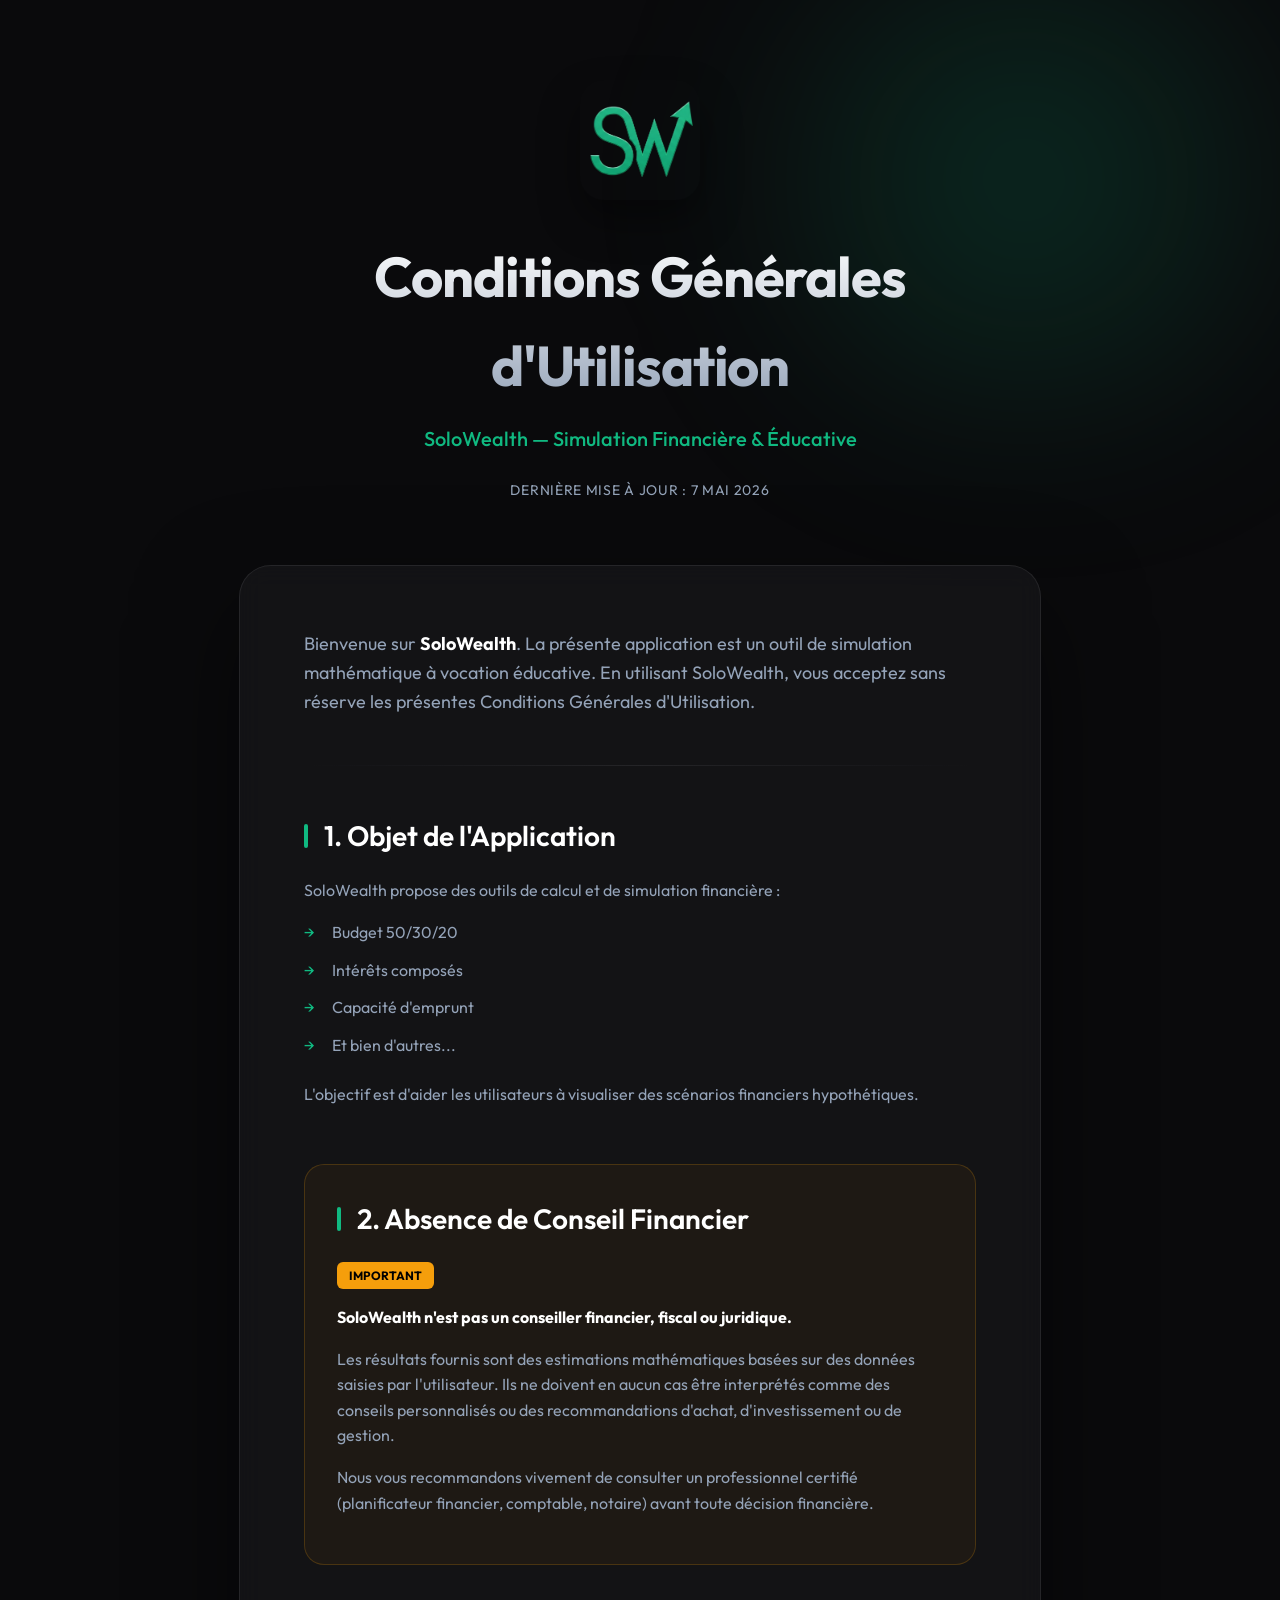
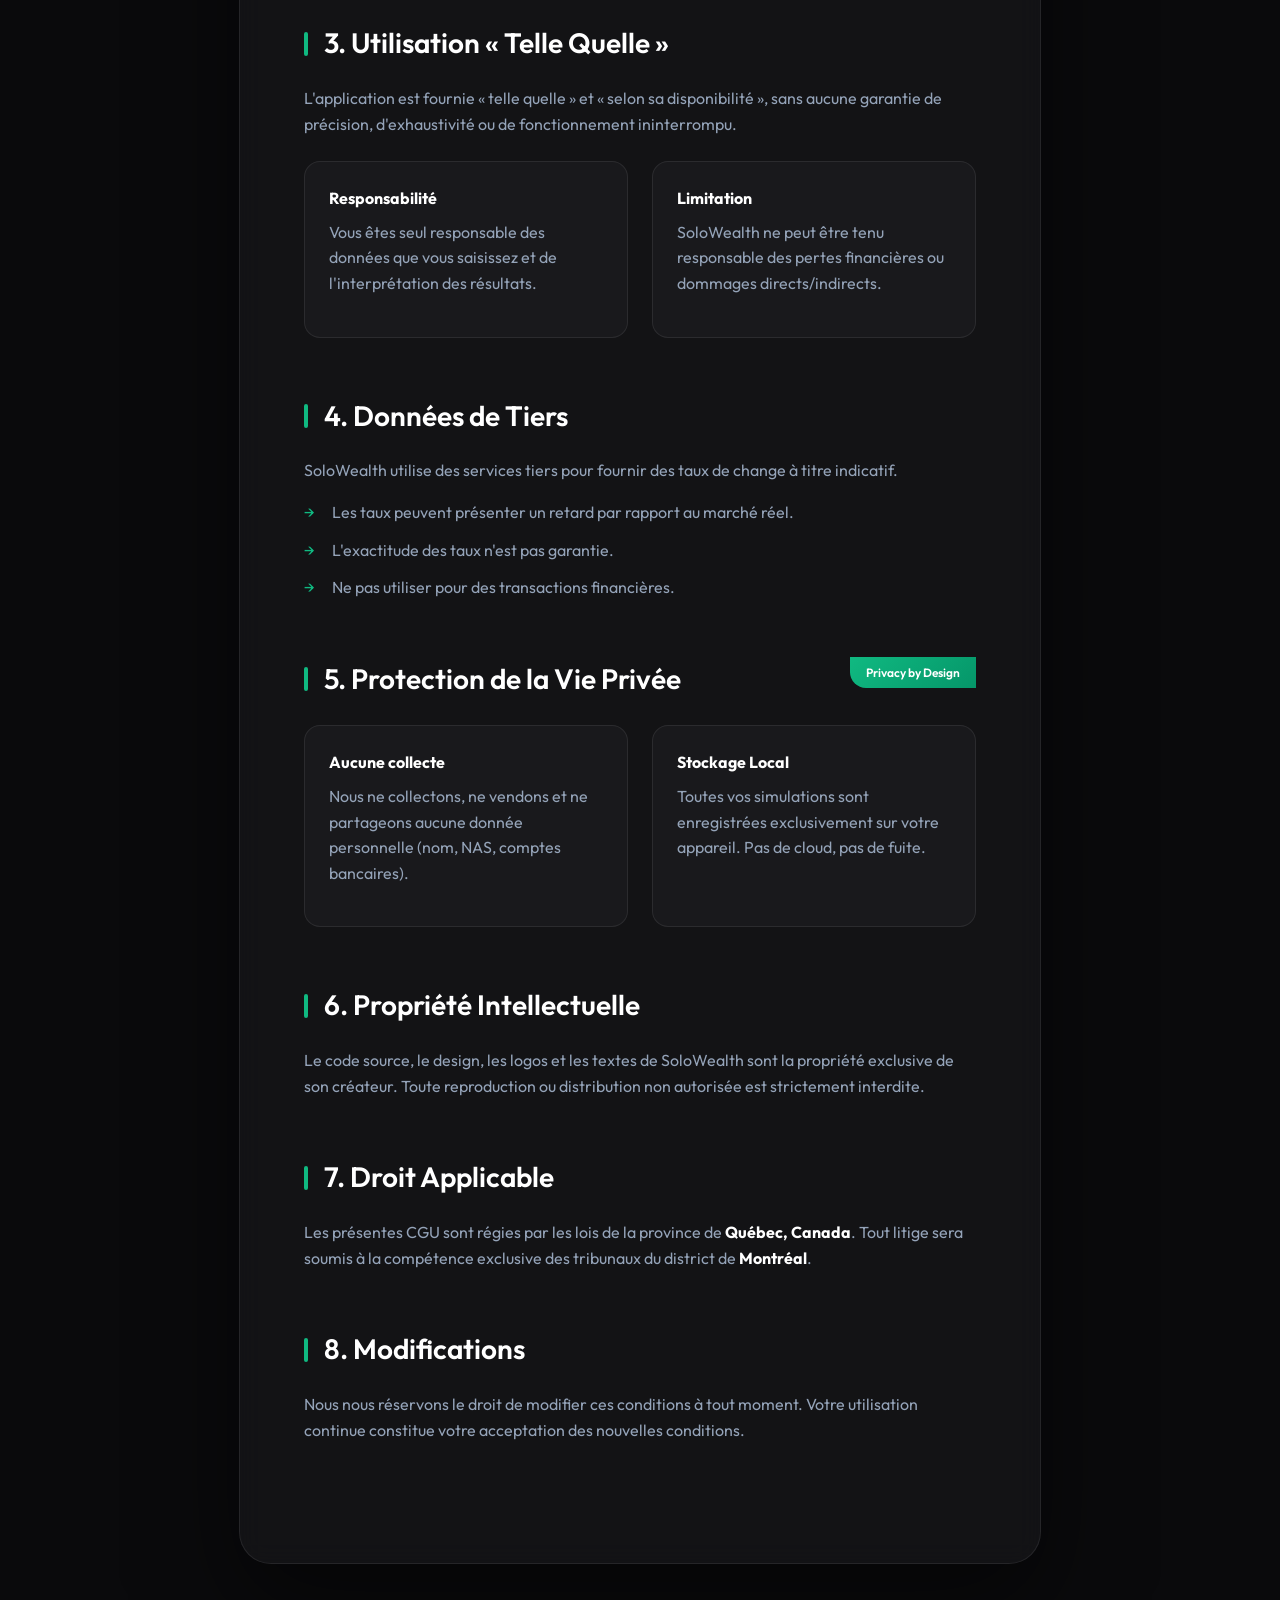
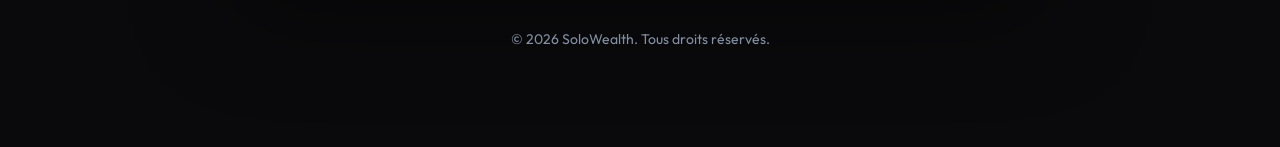
==== index.html @ eae2459a "Terms of use v1" ====
<!DOCTYPE html>
<html lang="fr">
<head>
    <meta charset="UTF-8">
    <meta name="viewport" content="width=device-width, initial-scale=1.0">
    <title>SoloWealth — Conditions Générales d'Utilisation</title>
    <meta name="description" content="Conditions Générales d'Utilisation de l'application SoloWealth. Simulation financière et éducative.">
    <link rel="preconnect" href="https://fonts.googleapis.com">
    <link rel="preconnect" href="https://fonts.gstatic.com" crossorigin>
    <link href="https://fonts.googleapis.com/css2?family=Outfit:wght@300;400;600;700&display=swap" rel="stylesheet">
    <link rel="stylesheet" href="styles.css">
</head>
<body>
    <div class="background-glow"></div>
    
    <main class="container">
        <header class="header">
            <div class="logo-container">
                <img src="logo.png" alt="SoloWealth Logo" class="logo">
            </div>
            <h1>Conditions Générales d'Utilisation</h1>
            <p class="subtitle">SoloWealth — Simulation Financière & Éducative</p>
            <div class="meta">
                <span class="last-update">Dernière mise à jour : 7 mai 2026</span>
            </div>
        </header>

        <section class="content-card">
            <div class="intro">
                <p>Bienvenue sur <strong>SoloWealth</strong>. La présente application est un outil de simulation mathématique à vocation éducative. En utilisant SoloWealth, vous acceptez sans réserve les présentes Conditions Générales d'Utilisation.</p>
            </div>

            <div class="divider"></div>

            <article class="sections">
                <section id="objet">
                    <h2>1. Objet de l'Application</h2>
                    <p>SoloWealth propose des outils de calcul et de simulation financière :</p>
                    <ul>
                        <li>Budget 50/30/20</li>
                        <li>Intérêts composés</li>
                        <li>Capacité d'emprunt</li>
                        <li>Et bien d'autres...</li>
                    </ul>
                    <p>L'objectif est d'aider les utilisateurs à visualiser des scénarios financiers hypothétiques.</p>
                </section>

                <section id="conseil" class="alert-box">
                    <h2>2. Absence de Conseil Financier</h2>
                    <div class="important-tag">IMPORTANT</div>
                    <p><strong>SoloWealth n'est pas un conseiller financier, fiscal ou juridique.</strong></p>
                    <p>Les résultats fournis sont des estimations mathématiques basées sur des données saisies par l'utilisateur. Ils ne doivent en aucun cas être interprétés comme des conseils personnalisés ou des recommandations d'achat, d'investissement ou de gestion.</p>
                    <p>Nous vous recommandons vivement de consulter un professionnel certifié (planificateur financier, comptable, notaire) avant toute décision financière.</p>
                </section>

                <section id="responsabilite">
                    <h2>3. Utilisation « Telle Quelle »</h2>
                    <p>L'application est fournie « telle quelle » et « selon sa disponibilité », sans aucune garantie de précision, d'exhaustivité ou de fonctionnement ininterrompu.</p>
                    <div class="grid-details">
                        <div class="detail-item">
                            <h3>Responsabilité</h3>
                            <p>Vous êtes seul responsable des données que vous saisissez et de l'interprétation des résultats.</p>
                        </div>
                        <div class="detail-item">
                            <h3>Limitation</h3>
                            <p>SoloWealth ne peut être tenu responsable des pertes financières ou dommages directs/indirects.</p>
                        </div>
                    </div>
                </section>

                <section id="tiers">
                    <h2>4. Données de Tiers</h2>
                    <p>SoloWealth utilise des services tiers pour fournir des taux de change à titre indicatif.</p>
                    <ul class="bullet-list">
                        <li>Les taux peuvent présenter un retard par rapport au marché réel.</li>
                        <li>L'exactitude des taux n'est pas garantie.</li>
                        <li>Ne pas utiliser pour des transactions financières.</li>
                    </ul>
                </section>

                <section id="privacy" class="highlight-section">
                    <h2>5. Protection de la Vie Privée</h2>
                    <div class="privacy-badge">Privacy by Design</div>
                    <div class="grid-details">
                        <div class="detail-item">
                            <h3>Aucune collecte</h3>
                            <p>Nous ne collectons, ne vendons et ne partageons aucune donnée personnelle (nom, NAS, comptes bancaires).</p>
                        </div>
                        <div class="detail-item">
                            <h3>Stockage Local</h3>
                            <p>Toutes vos simulations sont enregistrées exclusivement sur votre appareil. Pas de cloud, pas de fuite.</p>
                        </div>
                    </div>
                </section>

                <section id="propriete">
                    <h2>6. Propriété Intellectuelle</h2>
                    <p>Le code source, le design, les logos et les textes de SoloWealth sont la propriété exclusive de son créateur. Toute reproduction ou distribution non autorisée est strictement interdite.</p>
                </section>

                <section id="juridiction">
                    <h2>7. Droit Applicable</h2>
                    <p>Les présentes CGU sont régies par les lois de la province de <strong>Québec, Canada</strong>. Tout litige sera soumis à la compétence exclusive des tribunaux du district de <strong>Montréal</strong>.</p>
                </section>

                <section id="modifications">
                    <h2>8. Modifications</h2>
                    <p>Nous nous réservons le droit de modifier ces conditions à tout moment. Votre utilisation continue constitue votre acceptation des nouvelles conditions.</p>
                </section>
            </article>
        </section>

        <footer class="page-footer">
            <p>&copy; 2026 SoloWealth. Tous droits réservés.</p>
        </footer>
    </main>

    <script>
        // Smooth scrolling and simple intersection observer for reveal effects
        document.querySelectorAll('a[href^="#"]').forEach(anchor => {
            anchor.addEventListener('click', function (e) {
                e.preventDefault();
                document.querySelector(this.getAttribute('href')).scrollIntoView({
                    behavior: 'smooth'
                });
            });
        });

        const observer = new IntersectionObserver((entries) => {
            entries.forEach(entry => {
                if (entry.isIntersecting) {
                    entry.target.classList.add('visible');
                }
            });
        }, { threshold: 0.1 });

        document.querySelectorAll('section').forEach(section => {
            observer.observe(section);
        });
    </script>
</body>
</html>
---- styles.css ----
:root {
    --primary: #10b981; /* Emerald Green */
    --primary-glow: rgba(16, 185, 129, 0.2);
    --gold: #f59e0b;
    --bg-dark: #0a0a0c;
    --card-bg: rgba(23, 23, 26, 0.7);
    --text-main: #e2e8f0;
    --text-muted: #94a3b8;
    --border: rgba(255, 255, 255, 0.08);
    --accent-gradient: linear-gradient(135deg, #10b981 0%, #059669 100%);
    --font-family: 'Outfit', sans-serif;
}

* {
    margin: 0;
    padding: 0;
    box-sizing: border-box;
}

body {
    background-color: var(--bg-dark);
    color: var(--text-main);
    font-family: var(--font-family);
    line-height: 1.6;
    overflow-x: hidden;
    -webkit-font-smoothing: antialiased;
}

/* Background Effects */
.background-glow {
    position: fixed;
    top: -10%;
    right: -10%;
    width: 60%;
    height: 60%;
    background: radial-gradient(circle, var(--primary-glow) 0%, transparent 70%);
    z-index: -1;
    filter: blur(80px);
    pointer-events: none;
}

.container {
    max-width: 850px;
    margin: 0 auto;
    padding: 80px 24px;
}

/* Header Styles */
.header {
    text-align: center;
    margin-bottom: 64px;
    animation: fadeInDown 0.8s ease-out;
}

.logo-container {
    margin-bottom: 24px;
}

.logo {
    width: 120px;
    height: auto;
    border-radius: 24px;
    box-shadow: 0 20px 40px rgba(0, 0, 0, 0.4);
}

h1 {
    font-size: 3.5rem;
    font-weight: 700;
    letter-spacing: -0.02em;
    background: linear-gradient(to bottom, #fff, #94a3b8);
    -webkit-background-clip: text;
    -webkit-text-fill-color: transparent;
    margin-bottom: 12px;
}

.subtitle {
    font-size: 1.25rem;
    color: var(--primary);
    font-weight: 500;
    margin-bottom: 24px;
}

.meta {
    font-size: 0.875rem;
    color: var(--text-muted);
    text-transform: uppercase;
    letter-spacing: 0.05em;
}

/* Content Card */
.content-card {
    background: var(--card-bg);
    backdrop-filter: blur(12px);
    -webkit-backdrop-filter: blur(12px);
    border: 1px solid var(--border);
    border-radius: 32px;
    padding: 64px;
    box-shadow: 0 40px 100px rgba(0, 0, 0, 0.5);
    animation: fadeInUp 1s ease-out;
}

.intro {
    font-size: 1.125rem;
    color: var(--text-main);
    margin-bottom: 48px;
}

.divider {
    height: 1px;
    background: linear-gradient(to right, transparent, var(--border), transparent);
    margin: 48px 0;
}

/* Sections */
article.sections section {
    margin-bottom: 56px;
    opacity: 0;
    transform: translateY(20px);
    transition: all 0.6s ease-out;
}

article.sections section.visible {
    opacity: 1;
    transform: translateY(0);
}

h2 {
    font-size: 1.75rem;
    font-weight: 600;
    margin-bottom: 20px;
    color: #fff;
    display: flex;
    align-items: center;
}

h2::before {
    content: '';
    display: inline-block;
    width: 4px;
    height: 24px;
    background: var(--primary);
    margin-right: 16px;
    border-radius: 4px;
}

p {
    margin-bottom: 16px;
    color: var(--text-muted);
}

strong {
    color: #fff;
}

ul {
    list-style: none;
    margin-bottom: 24px;
}

ul li {
    padding-left: 28px;
    position: relative;
    margin-bottom: 12px;
    color: var(--text-muted);
}

ul li::before {
    content: '→';
    position: absolute;
    left: 0;
    color: var(--primary);
}

/* Alert Box */
.alert-box {
    background: rgba(245, 158, 11, 0.05);
    border: 1px solid rgba(245, 158, 11, 0.2);
    border-radius: 20px;
    padding: 32px;
}

.important-tag {
    display: inline-block;
    background: var(--gold);
    color: #000;
    font-weight: 700;
    font-size: 0.75rem;
    padding: 4px 12px;
    border-radius: 6px;
    margin-bottom: 16px;
}

/* Grid Details */
.grid-details {
    display: grid;
    grid-template-columns: 1fr 1fr;
    gap: 24px;
    margin-top: 24px;
}

.detail-item {
    background: rgba(255, 255, 255, 0.03);
    padding: 24px;
    border-radius: 16px;
    border: 1px solid var(--border);
}

.detail-item h3 {
    font-size: 1rem;
    color: #fff;
    margin-bottom: 8px;
}

/* Highlight Section */
.highlight-section {
    position: relative;
    overflow: hidden;
}

.privacy-badge {
    position: absolute;
    top: 0;
    right: 0;
    background: var(--accent-gradient);
    color: white;
    padding: 6px 16px;
    border-radius: 0 0 0 16px;
    font-size: 0.75rem;
    font-weight: 600;
}

/* Footer */
.page-footer {
    text-align: center;
    margin-top: 64px;
    color: var(--text-muted);
    font-size: 0.875rem;
}

/* Animations */
@keyframes fadeInDown {
    from { opacity: 0; transform: translateY(-30px); }
    to { opacity: 1; transform: translateY(0); }
}

@keyframes fadeInUp {
    from { opacity: 0; transform: translateY(40px); }
    to { opacity: 1; transform: translateY(0); }
}

/* Responsive */
@media (max-width: 768px) {
    .container {
        padding: 40px 20px;
    }
    
    h1 {
        font-size: 2.5rem;
    }
    
    .content-card {
        padding: 32px;
    }
    
    .grid-details {
        grid-template-columns: 1fr;
    }
}
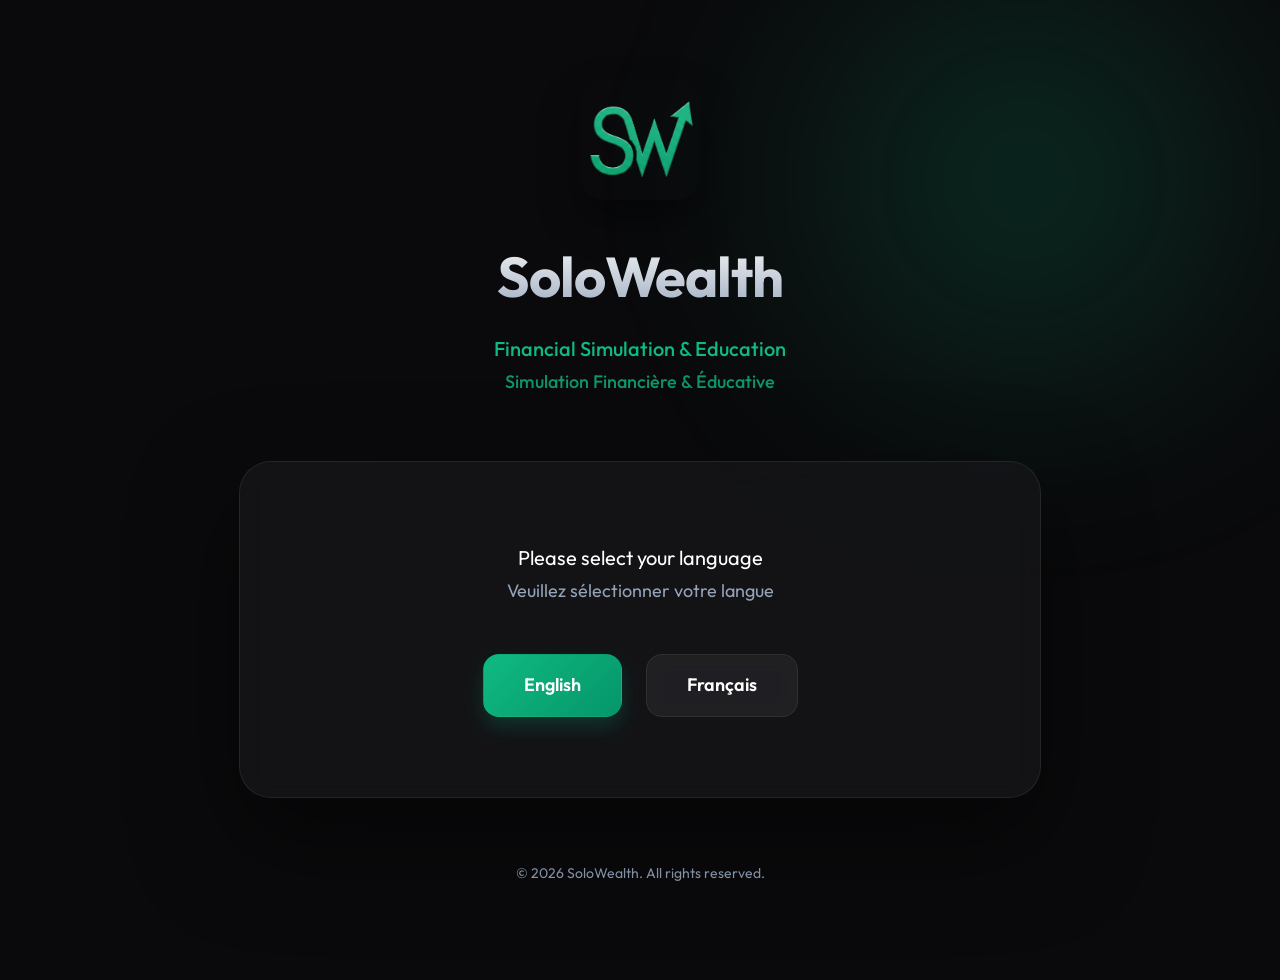
==== commit b5a1c5c5: "Update EN/FR" ====
--- a/index.html
+++ b/index.html
@@ -3,8 +3,8 @@
 <head>
     <meta charset="UTF-8">
     <meta name="viewport" content="width=device-width, initial-scale=1.0">
-    <title>SoloWealth — Conditions Générales d'Utilisation</title>
-    <meta name="description" content="Conditions Générales d'Utilisation de l'application SoloWealth. Simulation financière et éducative.">
+    <title>SoloWealth — Language Selection</title>
+    <meta name="description" content="Select your language for SoloWealth Terms of Service.">
     <link rel="preconnect" href="https://fonts.googleapis.com">
     <link rel="preconnect" href="https://fonts.gstatic.com" crossorigin>
     <link href="https://fonts.googleapis.com/css2?family=Outfit:wght@300;400;600;700&display=swap" rel="stylesheet">
@@ -18,125 +18,22 @@
             <div class="logo-container">
                 <img src="logo.png" alt="SoloWealth Logo" class="logo">
             </div>
-            <h1>Conditions Générales d'Utilisation</h1>
-            <p class="subtitle">SoloWealth — Simulation Financière & Éducative</p>
-            <div class="meta">
-                <span class="last-update">Dernière mise à jour : 7 mai 2026</span>
-            </div>
+            <h1>SoloWealth</h1>
+            <p class="subtitle">Financial Simulation & Education<br><span style="font-size: 0.9em; opacity: 0.8;">Simulation Financière & Éducative</span></p>
         </header>
 
-        <section class="content-card">
-            <div class="intro">
-                <p>Bienvenue sur <strong>SoloWealth</strong>. La présente application est un outil de simulation mathématique à vocation éducative. En utilisant SoloWealth, vous acceptez sans réserve les présentes Conditions Générales d'Utilisation.</p>
+        <section class="content-card" style="text-align: center; padding: 80px 40px;">
+            <p style="font-size: 1.25rem; margin-bottom: 32px; color: #fff;">Please select your language<br><span style="color: var(--text-muted); font-size: 1.125rem;">Veuillez sélectionner votre langue</span></p>
+            
+            <div class="language-selector">
+                <a href="en/index.html" class="btn btn-primary">English</a>
+                <a href="fr/index.html" class="btn btn-secondary">Français</a>
             </div>
-
-            <div class="divider"></div>
-
-            <article class="sections">
-                <section id="objet">
-                    <h2>1. Objet de l'Application</h2>
-                    <p>SoloWealth propose des outils de calcul et de simulation financière :</p>
-                    <ul>
-                        <li>Budget 50/30/20</li>
-                        <li>Intérêts composés</li>
-                        <li>Capacité d'emprunt</li>
-                        <li>Et bien d'autres...</li>
-                    </ul>
-                    <p>L'objectif est d'aider les utilisateurs à visualiser des scénarios financiers hypothétiques.</p>
-                </section>
-
-                <section id="conseil" class="alert-box">
-                    <h2>2. Absence de Conseil Financier</h2>
-                    <div class="important-tag">IMPORTANT</div>
-                    <p><strong>SoloWealth n'est pas un conseiller financier, fiscal ou juridique.</strong></p>
-                    <p>Les résultats fournis sont des estimations mathématiques basées sur des données saisies par l'utilisateur. Ils ne doivent en aucun cas être interprétés comme des conseils personnalisés ou des recommandations d'achat, d'investissement ou de gestion.</p>
-                    <p>Nous vous recommandons vivement de consulter un professionnel certifié (planificateur financier, comptable, notaire) avant toute décision financière.</p>
-                </section>
-
-                <section id="responsabilite">
-                    <h2>3. Utilisation « Telle Quelle »</h2>
-                    <p>L'application est fournie « telle quelle » et « selon sa disponibilité », sans aucune garantie de précision, d'exhaustivité ou de fonctionnement ininterrompu.</p>
-                    <div class="grid-details">
-                        <div class="detail-item">
-                            <h3>Responsabilité</h3>
-                            <p>Vous êtes seul responsable des données que vous saisissez et de l'interprétation des résultats.</p>
-                        </div>
-                        <div class="detail-item">
-                            <h3>Limitation</h3>
-                            <p>SoloWealth ne peut être tenu responsable des pertes financières ou dommages directs/indirects.</p>
-                        </div>
-                    </div>
-                </section>
-
-                <section id="tiers">
-                    <h2>4. Données de Tiers</h2>
-                    <p>SoloWealth utilise des services tiers pour fournir des taux de change à titre indicatif.</p>
-                    <ul class="bullet-list">
-                        <li>Les taux peuvent présenter un retard par rapport au marché réel.</li>
-                        <li>L'exactitude des taux n'est pas garantie.</li>
-                        <li>Ne pas utiliser pour des transactions financières.</li>
-                    </ul>
-                </section>
-
-                <section id="privacy" class="highlight-section">
-                    <h2>5. Protection de la Vie Privée</h2>
-                    <div class="privacy-badge">Privacy by Design</div>
-                    <div class="grid-details">
-                        <div class="detail-item">
-                            <h3>Aucune collecte</h3>
-                            <p>Nous ne collectons, ne vendons et ne partageons aucune donnée personnelle (nom, NAS, comptes bancaires).</p>
-                        </div>
-                        <div class="detail-item">
-                            <h3>Stockage Local</h3>
-                            <p>Toutes vos simulations sont enregistrées exclusivement sur votre appareil. Pas de cloud, pas de fuite.</p>
-                        </div>
-                    </div>
-                </section>
-
-                <section id="propriete">
-                    <h2>6. Propriété Intellectuelle</h2>
-                    <p>Le code source, le design, les logos et les textes de SoloWealth sont la propriété exclusive de son créateur. Toute reproduction ou distribution non autorisée est strictement interdite.</p>
-                </section>
-
-                <section id="juridiction">
-                    <h2>7. Droit Applicable</h2>
-                    <p>Les présentes CGU sont régies par les lois de la province de <strong>Québec, Canada</strong>. Tout litige sera soumis à la compétence exclusive des tribunaux du district de <strong>Montréal</strong>.</p>
-                </section>
-
-                <section id="modifications">
-                    <h2>8. Modifications</h2>
-                    <p>Nous nous réservons le droit de modifier ces conditions à tout moment. Votre utilisation continue constitue votre acceptation des nouvelles conditions.</p>
-                </section>
-            </article>
         </section>
 
         <footer class="page-footer">
-            <p>&copy; 2026 SoloWealth. Tous droits réservés.</p>
+            <p>&copy; 2026 SoloWealth. All rights reserved.</p>
         </footer>
     </main>
-
-    <script>
-        // Smooth scrolling and simple intersection observer for reveal effects
-        document.querySelectorAll('a[href^="#"]').forEach(anchor => {
-            anchor.addEventListener('click', function (e) {
-                e.preventDefault();
-                document.querySelector(this.getAttribute('href')).scrollIntoView({
-                    behavior: 'smooth'
-                });
-            });
-        });
-
-        const observer = new IntersectionObserver((entries) => {
-            entries.forEach(entry => {
-                if (entry.isIntersecting) {
-                    entry.target.classList.add('visible');
-                }
-            });
-        }, { threshold: 0.1 });
-
-        document.querySelectorAll('section').forEach(section => {
-            observer.observe(section);
-        });
-    </script>
 </body>
 </html>
--- a/styles.css
+++ b/styles.css
@@ -266,3 +266,58 @@
         grid-template-columns: 1fr;
     }
 }
+/* Language Selector & Buttons */
+.language-selector {
+    display: flex;
+    justify-content: center;
+    gap: 24px;
+    margin-top: 48px;
+}
+
+.btn {
+    display: inline-block;
+    padding: 16px 40px;
+    border-radius: 16px;
+    font-weight: 600;
+    text-decoration: none;
+    transition: all 0.3s cubic-bezier(0.4, 0, 0.2, 1);
+    font-size: 1.125rem;
+    border: 1px solid transparent;
+    cursor: pointer;
+}
+
+.btn-primary {
+    background: var(--accent-gradient);
+    color: #fff;
+    box-shadow: 0 10px 20px var(--primary-glow);
+}
+
+.btn-primary:hover {
+    transform: translateY(-4px);
+    box-shadow: 0 15px 30px var(--primary-glow);
+    filter: brightness(1.1);
+}
+
+.btn-secondary {
+    background: rgba(255, 255, 255, 0.05);
+    color: #fff;
+    border: 1px solid var(--border);
+    backdrop-filter: blur(8px);
+}
+
+.btn-secondary:hover {
+    background: rgba(255, 255, 255, 0.1);
+    transform: translateY(-4px);
+    border-color: var(--primary);
+}
+
+@media (max-width: 480px) {
+    .language-selector {
+        flex-direction: column;
+        align-items: stretch;
+    }
+    
+    .btn {
+        text-align: center;
+    }
+}
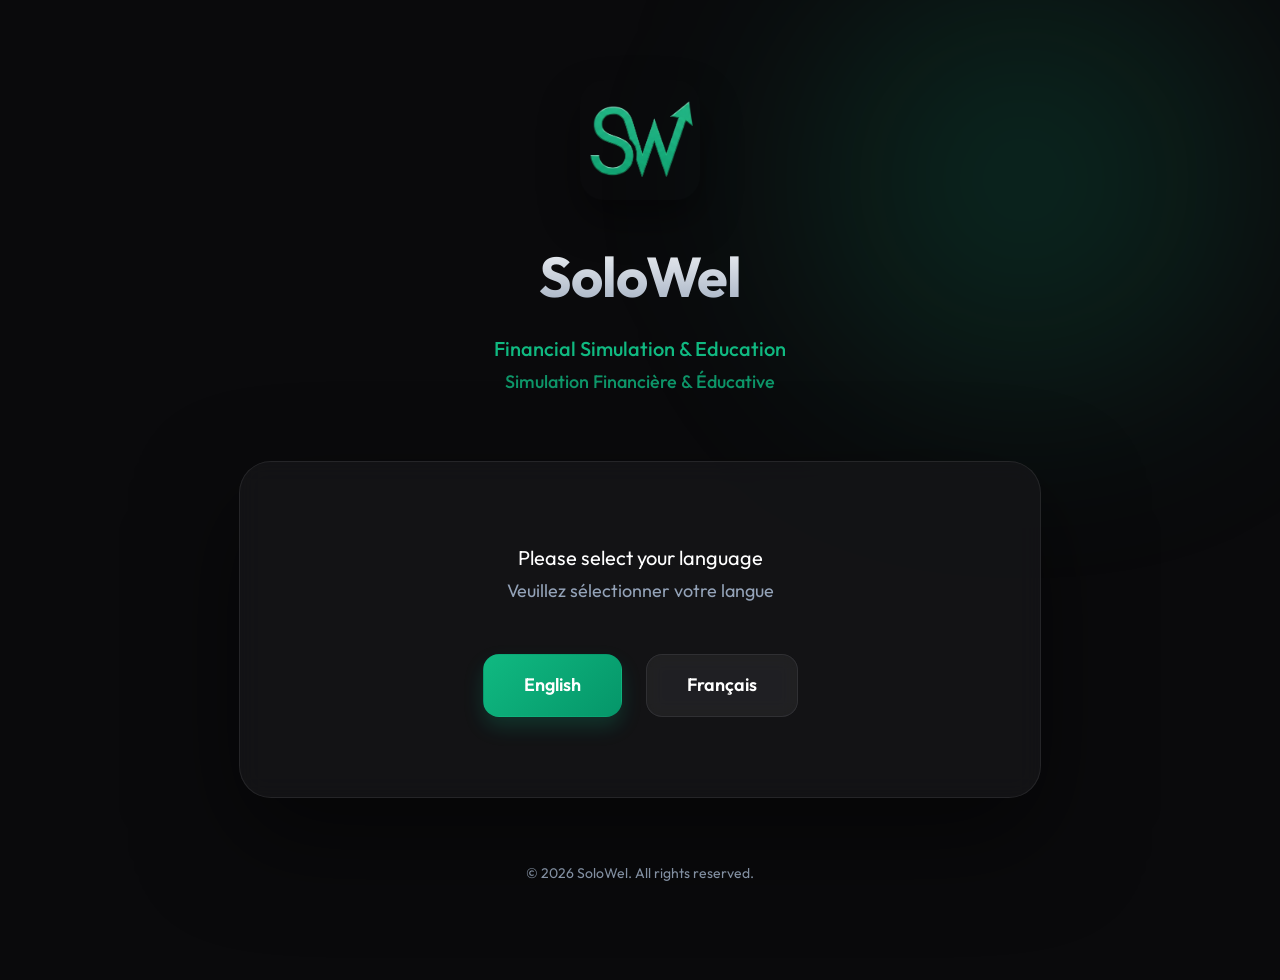
==== commit 65f0b8e3: "Rename brand from SoloWealth to SoloWel. Co-authored-by: Cursor <cursoragent@cursor.com>" ====
--- a/index.html
+++ b/index.html
@@ -3,8 +3,8 @@
 <head>
     <meta charset="UTF-8">
     <meta name="viewport" content="width=device-width, initial-scale=1.0">
-    <title>SoloWealth — Language Selection</title>
-    <meta name="description" content="Select your language for SoloWealth Terms of Service.">
+    <title>SoloWel — Language Selection</title>
+    <meta name="description" content="Select your language for SoloWel Terms of Service.">
     <link rel="preconnect" href="https://fonts.googleapis.com">
     <link rel="preconnect" href="https://fonts.gstatic.com" crossorigin>
     <link href="https://fonts.googleapis.com/css2?family=Outfit:wght@300;400;600;700&display=swap" rel="stylesheet">
@@ -16,9 +16,9 @@
     <main class="container">
         <header class="header">
             <div class="logo-container">
-                <img src="logo.png" alt="SoloWealth Logo" class="logo">
+                <img src="logo.png" alt="SoloWel Logo" class="logo">
             </div>
-            <h1>SoloWealth</h1>
+            <h1>SoloWel</h1>
             <p class="subtitle">Financial Simulation & Education<br><span style="font-size: 0.9em; opacity: 0.8;">Simulation Financière & Éducative</span></p>
         </header>
 
@@ -32,7 +32,7 @@
         </section>
 
         <footer class="page-footer">
-            <p>&copy; 2026 SoloWealth. All rights reserved.</p>
+            <p>&copy; 2026 SoloWel. All rights reserved.</p>
         </footer>
     </main>
 </body>
--- a/styles.css
+++ b/styles.css
@@ -227,6 +227,7 @@
     border-radius: 0 0 0 16px;
     font-size: 0.75rem;
     font-weight: 600;
+    z-index: 10;
 }
 
 /* Footer */
@@ -264,6 +265,37 @@
     
     .grid-details {
         grid-template-columns: 1fr;
+    }
+
+    .privacy-badge {
+        position: relative;
+        top: auto;
+        right: auto;
+        display: inline-block;
+        margin-bottom: 16px;
+        border-radius: 8px;
+    }
+
+    .highlight-section {
+        display: flex;
+        flex-direction: column;
+    }
+
+    .highlight-section h2 {
+        order: 1;
+    }
+
+    .privacy-badge {
+        order: 2;
+        align-self: flex-start;
+        margin-top: -8px; /* Slightly closer to the title */
+        margin-bottom: 16px;
+    }
+
+    .highlight-section .grid-details, 
+    .highlight-section .privacy-footer,
+    .highlight-section p {
+        order: 3;
     }
 }
 /* Language Selector & Buttons */
@@ -321,3 +353,84 @@
         text-align: center;
     }
 }
+/* Regional Clauses Section */
+.regional-section {
+    margin-top: 64px;
+}
+
+.regional-grid {
+    display: grid;
+    grid-template-columns: repeat(auto-fit, minmax(240px, 1fr));
+    gap: 24px;
+    margin-top: 32px;
+}
+
+.region-box {
+    background: rgba(255, 255, 255, 0.02);
+    border: 1px solid var(--border);
+    border-radius: 24px;
+    padding: 32px;
+    transition: all 0.3s ease;
+}
+
+.region-box:hover {
+    background: rgba(255, 255, 255, 0.04);
+    border-color: var(--primary-glow);
+    transform: translateY(-4px);
+}
+
+.region-box h3 {
+    font-size: 1.125rem;
+    color: #fff;
+    margin-bottom: 16px;
+    display: flex;
+    align-items: center;
+    gap: 12px;
+}
+
+.region-box p {
+    font-size: 0.9375rem;
+    margin-bottom: 0;
+}
+
+@media (max-width: 480px) {
+    .regional-grid {
+        grid-template-columns: 1fr;
+    }
+}
+
+/* Privacy Footer Link */
+.privacy-footer {
+    margin-top: 32px;
+    padding-top: 24px;
+    border-top: 1px solid var(--border);
+}
+
+.privacy-footer p {
+    margin-bottom: 0;
+}
+
+.text-link {
+    color: var(--primary);
+    text-decoration: none;
+    font-weight: 600;
+    transition: all 0.2s ease;
+    border-bottom: 1px solid transparent;
+}
+
+.text-link:hover {
+    color: #fff;
+    border-bottom-color: var(--primary);
+}
+
+.email-link {
+    color: var(--primary);
+    text-decoration: none;
+    transition: all 0.2s ease;
+    border-bottom: 1px solid transparent;
+}
+
+.email-link:hover {
+    color: #fff;
+    border-bottom-color: var(--primary);
+}
